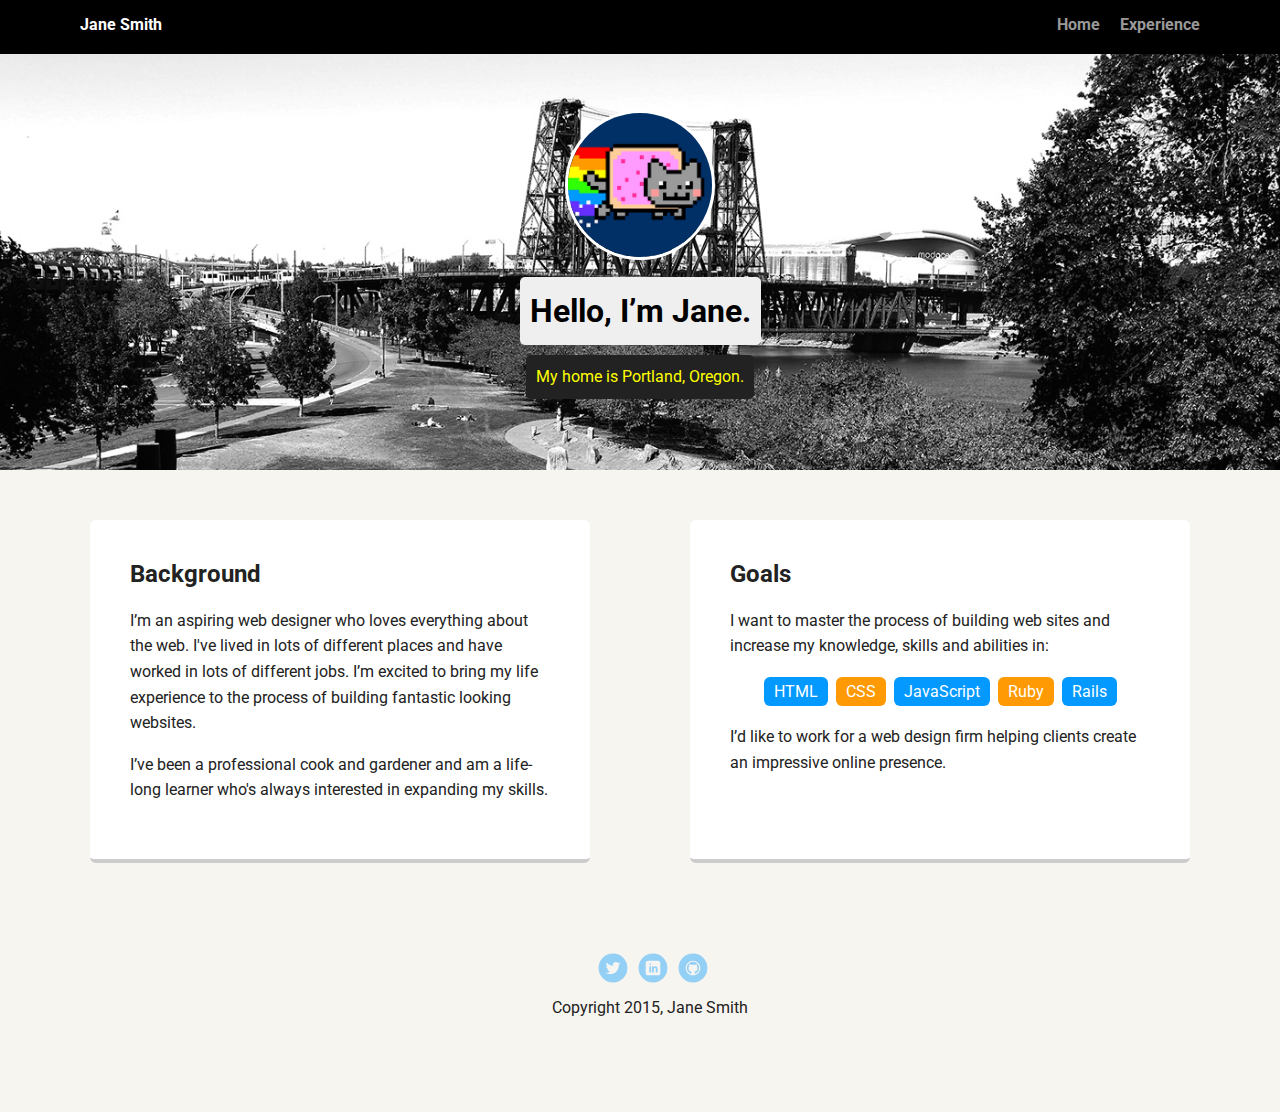
==== index.html @ 7009e8e3 "Added Project Files" ====
<!doctype html>
<html lang="en">
<head>
  <meta charset="utf-8">
  <title>Jane Smith's Profile</title>
  <meta name="viewport" content="width=device-width, initial-scale=1.0">
  <link rel="stylesheet" href="styles.css">
  <link href="https://fonts.googleapis.com/css?family=Muli%7CRoboto:400,300,500,700,900" rel="stylesheet"></head>
  <body>

    <div class="main-nav">
        <ul class="nav">
          <li class="name">Jane Smith</li>
          <li><a href="#">Home</a></li>
          <li><a href="#">Experience</a></li>
        </ul>
    </div>

    <header>
      <img src="images/me.png" alt="Drawing of Jane Smith" class="profile-image">
      <h1 class="tag name">Hello, I’m Jane.</h1>
      <p class="tag location">My home is Portland, Oregon.</p>
    </header>

    <main class="flex">
      <div class="card">
        <h2>Background</h2>
        <p>I’m an aspiring web designer who loves everything about the web. I've lived in lots of different places and have worked in lots of different jobs. I’m excited to bring my life experience to the process of building fantastic looking websites.</p>
        <p>I’ve been a professional cook and gardener and am a life-long learner who's always interested in expanding my skills.</p>
      </div> 

      <div class="card">
        <h2>Goals</h2>
        <p>I want to master the process of building web sites and increase my knowledge, skills and abilities in:</p>
        <ul class="skills">
          <li>HTML</li>
          <li>CSS</li>
          <li>JavaScript</li>
          <li>Ruby</li>
          <li>Rails</li>
        </ul>
        <p>I’d like to work for a web design firm helping clients create an impressive online presence.</p>
      </div> 

    </main>
    <footer>
      <ul>
        <li><a href="#" class="social twitter">Twitter</a></li>
        <li><a href="#" class="social linkedin">LinkedIn</a></li>
        <li><a href="#" class="social github">Github</a></li>
      </ul>
      <p class="copyright">Copyright 2015, Jane Smith</p>
    </footer>
  </body>
  </html>
---- styles.css ----
/* Global Layout Set-up */
* { 
  box-sizing: border-box;
}
  
body {
  margin: 0;
  padding: 0;
  text-align: center;
  font-family: 'Roboto', sans-serif;
  color: #222;
  background: #f7f5f0;
}
/* Link Styles */

a {
  text-decoration: none;
  color: #999;
}
a:hover {
  color: #6633ff;
}

/* Section Styles */

.main-nav {
  width: 100%;
  background: black;
  min-height: 30px;
  padding: 10px;
  position: fixed;
  text-align: center;
}
.nav {
  display: flex;
  justify-content: space-around;
  font-weight: 700;
  list-style-type: none;
  margin: 0 auto;
  padding: 0;
}

.nav .name {
    display: block;
    margin-right: auto;
    color: white;
}
.nav li {
  padding: 5px 10px 10px 10px;
}
.nav a {
  transition: all .5s;
}
.nav a:hover {
  color: white
}

header {
  text-align: center;
  background: url('images/portland.jpg') no-repeat top center ;
  background-size: cover;
  overflow: hidden;
  padding-top: 60px;
}
header {
  line-height: 1.5;
}
header .profile-image {
  margin-top: 50px;
  width: 150px;
  height: 150px;
  border-radius: 50%;
  border: 3px solid white;
  transition: all .5s;
}
header .profile-image:hover {
  transform: scale(1.2) rotate(5deg);
}
.tag {
  background-color: #efefef;
  color: black;
  padding: 10px;
  border-radius: 5px;
  display: table;
  margin: 10px auto;
} 
.location {
  background-color: #222;
  color: yellow;
}
.card {
  margin: 30px;
  padding: 20px 40px 40px;
  max-width: 500px;
  text-align: left;
  background: #fff;
  border-bottom: 4px solid #ccc;
  border-radius: 6px;
  transition: all .5s;
}
.card:hover {
  border-color: #ff99ff;
}

ul.skills {
  padding: 0;
  text-align: center;
}

.skills li {
  border-radius: 6px;
  display: inline-block;
  background: #ff9904;
  color: white;
  padding: 5px 10px;
  margin: 2px;
}

.skills li:nth-child(odd) {
  background: #0399ff;
}

footer {
  width: 100%;
  min-height: 30px;
  padding: 20px 0 40px 20px;
}

footer .copyright {
  top: -8px;
  font-size: .75em;
}

footer ul {
  list-style-type: none;
  margin: 0;
  padding: 0;
}

footer ul li {
  display: inline-block;
}

a.social {
  display: inline-block;
  text-indent: -9999px;
  margin-left: 5px;
  width: 30px;
  height: 30px;
  background-size: 30px 30px;
  opacity: .4;
  transition: all .5s;
}
a.twitter {
  background-image: url(images/twitter.svg);
}
a.linkedin {
  background-image: url(images/linkedin.svg);
}
a.github {
  background-image: url(images/github.svg);
}
a.social:hover {
  opacity: 1;
}
.clearfix {
  clear: both;
}

/* Styles for larger screens */
@media screen and (min-width: 720px) {
  
  .flex {
      display: -ms-flexbox;      /* TWEENER - IE 10 */
      display: flex; 
      max-width: 1200px;
      -ms-flex-pack: distribute;
      justify-content: space-around;
      margin: 0 auto;
  }

  header {
    min-height: 470px;
  }

  .nav {
    max-width: 1200px;
    padding: 0 30px;
  }


  main {
    padding-top: 20px;
  }

  main p {
    line-height: 1.6em;
  }

  footer {
    font-size: 1.3em;
    max-width: 1200px;
    margin: 40px auto;
  }

}
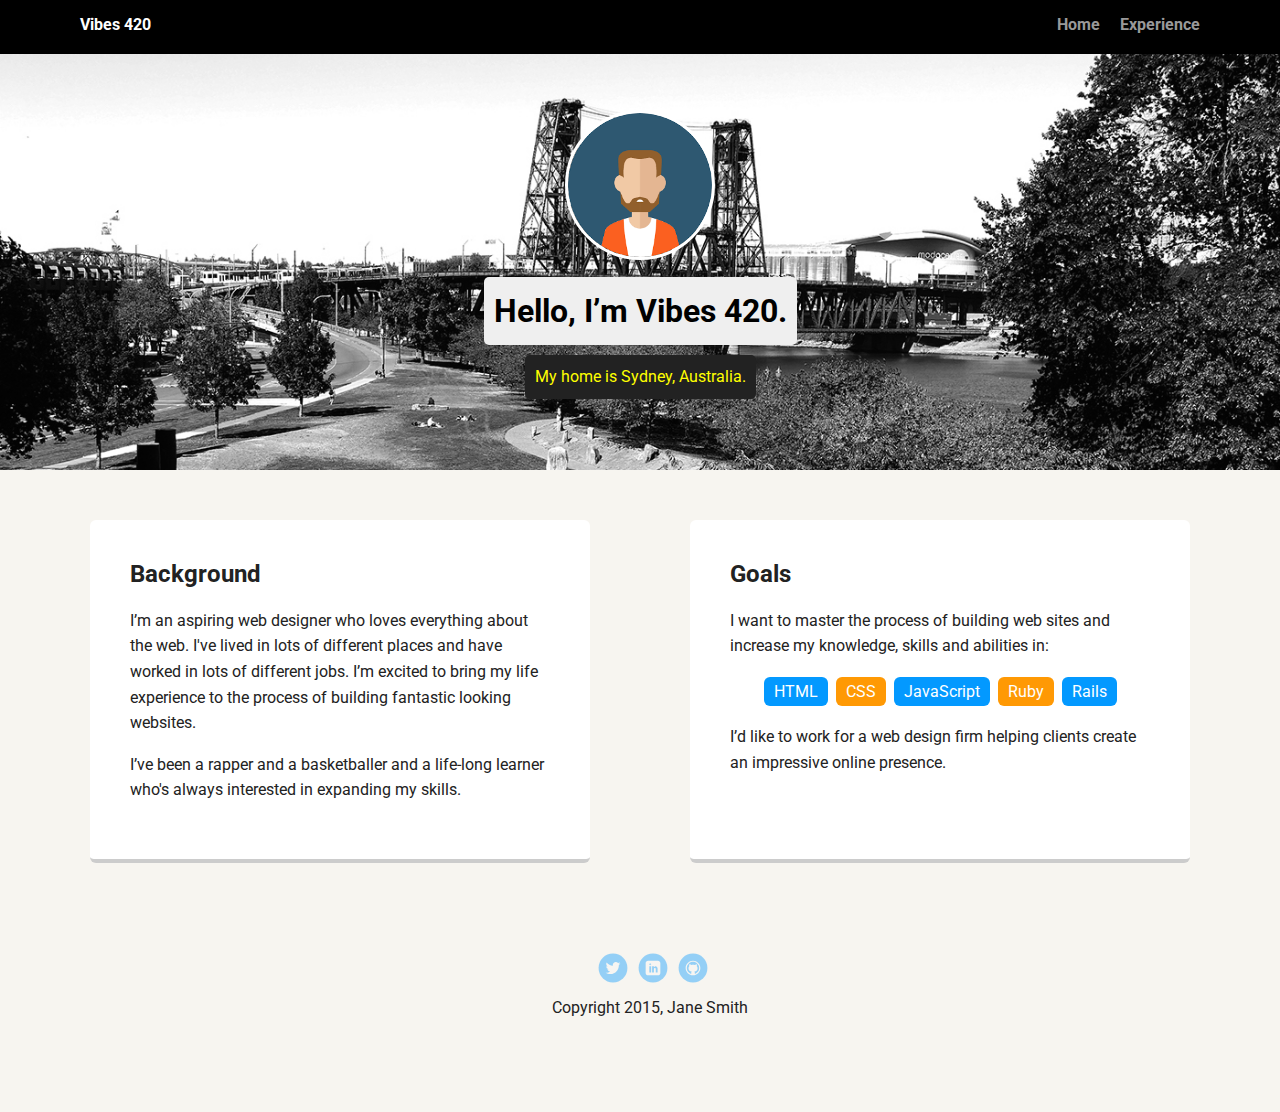
==== commit 23a59fd0: "Changed pictures and updated text content" ====
--- a/index.html
+++ b/index.html
@@ -2,7 +2,7 @@
 <html lang="en">
 <head>
   <meta charset="utf-8">
-  <title>Jane Smith's Profile</title>
+  <title>Vibes 420's Profile</title>
   <meta name="viewport" content="width=device-width, initial-scale=1.0">
   <link rel="stylesheet" href="styles.css">
   <link href="https://fonts.googleapis.com/css?family=Muli%7CRoboto:400,300,500,700,900" rel="stylesheet"></head>
@@ -10,23 +10,23 @@
 
     <div class="main-nav">
         <ul class="nav">
-          <li class="name">Jane Smith</li>
+          <li class="name">Vibes 420</li>
           <li><a href="#">Home</a></li>
           <li><a href="#">Experience</a></li>
         </ul>
     </div>
 
     <header>
-      <img src="images/me.png" alt="Drawing of Jane Smith" class="profile-image">
-      <h1 class="tag name">Hello, I’m Jane.</h1>
-      <p class="tag location">My home is Portland, Oregon.</p>
+      <img src="images/me.png" alt="Drawing of Vibes 420" class="profile-image">
+      <h1 class="tag name">Hello, I’m Vibes 420.</h1>
+      <p class="tag location">My home is Sydney, Australia.</p>
     </header>
 
     <main class="flex">
       <div class="card">
         <h2>Background</h2>
         <p>I’m an aspiring web designer who loves everything about the web. I've lived in lots of different places and have worked in lots of different jobs. I’m excited to bring my life experience to the process of building fantastic looking websites.</p>
-        <p>I’ve been a professional cook and gardener and am a life-long learner who's always interested in expanding my skills.</p>
+        <p>I’ve been a rapper and a basketballer and a life-long learner who's always interested in expanding my skills.</p>
       </div> 
 
       <div class="card">
@@ -45,9 +45,9 @@
     </main>
     <footer>
       <ul>
-        <li><a href="#" class="social twitter">Twitter</a></li>
-        <li><a href="#" class="social linkedin">LinkedIn</a></li>
-        <li><a href="#" class="social github">Github</a></li>
+        <li><a href="https://twitter.com" class="social twitter">Twitter</a></li>
+        <li><a href="https://linkedin.com" class="social linkedin">LinkedIn</a></li>
+        <li><a href="https://github.com" class="social github">Github</a></li>
       </ul>
       <p class="copyright">Copyright 2015, Jane Smith</p>
     </footer>
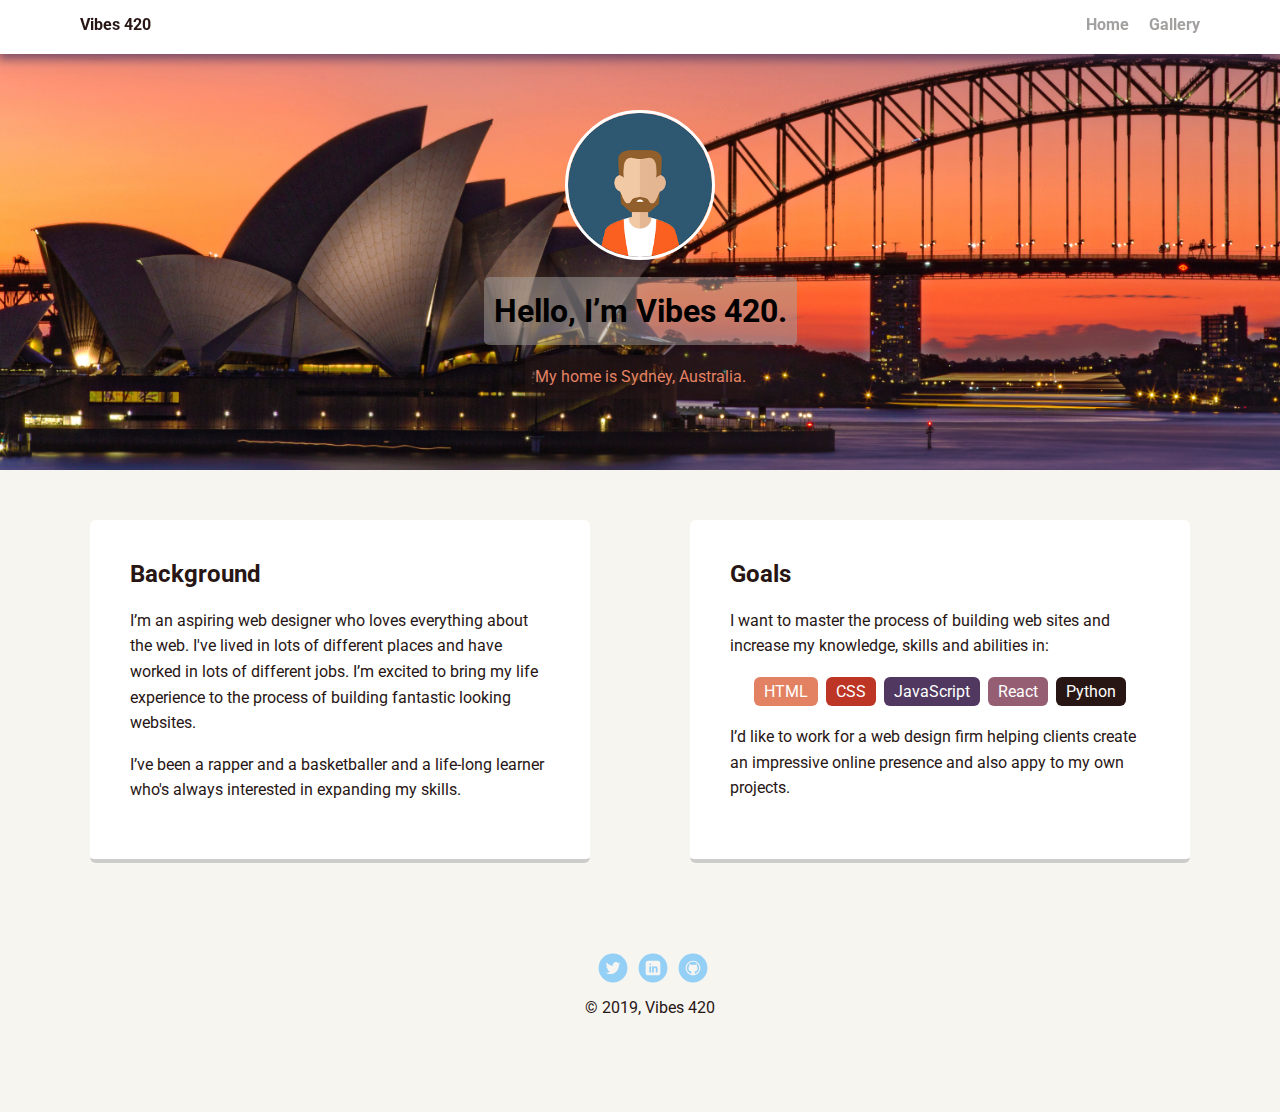
==== commit f2cc4688: "add photos to project and and customization to styling" ====
--- a/index.html
+++ b/index.html
@@ -11,8 +11,8 @@
     <div class="main-nav">
         <ul class="nav">
           <li class="name">Vibes 420</li>
-          <li><a href="#">Home</a></li>
-          <li><a href="#">Experience</a></li>
+          <li><a href="index.html">Home</a></li>
+          <li><a href="gallery.html">Gallery</a></li>
         </ul>
     </div>
 
@@ -36,10 +36,10 @@
           <li>HTML</li>
           <li>CSS</li>
           <li>JavaScript</li>
-          <li>Ruby</li>
-          <li>Rails</li>
+          <li>React</li>
+          <li>Python</li>
         </ul>
-        <p>I’d like to work for a web design firm helping clients create an impressive online presence.</p>
+        <p>I’d like to work for a web design firm helping clients create an impressive online presence and also appy to my own projects.</p>
       </div> 
 
     </main>
@@ -49,7 +49,7 @@
         <li><a href="https://linkedin.com" class="social linkedin">LinkedIn</a></li>
         <li><a href="https://github.com" class="social github">Github</a></li>
       </ul>
-      <p class="copyright">Copyright 2015, Jane Smith</p>
+      <p class="copyright">&copy; 2019, Vibes 420</p>
     </footer>
   </body>
   </html>
--- a/styles.css
+++ b/styles.css
@@ -8,14 +8,14 @@
   padding: 0;
   text-align: center;
   font-family: 'Roboto', sans-serif;
-  color: #222;
+  color: #281615;
   background: #f7f5f0;
 }
 /* Link Styles */
 
 a {
   text-decoration: none;
-  color: #999;
+  color: rgb(163, 161, 160);
 }
 a:hover {
   color: #6633ff;
@@ -25,11 +25,14 @@
 
 .main-nav {
   width: 100%;
-  background: black;
+  background: #fff;
   min-height: 30px;
   padding: 10px;
   position: fixed;
   text-align: center;
+  -webkit-box-shadow: 0px 3px 10px 2px rgba(80,56,96,0.75);
+  -moz-box-shadow: 0px 3px 10px 2px rgba(80,56,96,0.75);
+  box-shadow: 0px 3px 10px 2px rgba(80,56,96,0.75);
 }
 .nav {
   display: flex;
@@ -43,21 +46,31 @@
 .nav .name {
     display: block;
     margin-right: auto;
-    color: white;
-}
+    color: #281615;
+}
+
+
 .nav li {
   padding: 5px 10px 10px 10px;
 }
 .nav a {
-  transition: all .5s;
-}
+  transition: transform .2s ease-out,
+              color .3s ease-out;
+}
+
 .nav a:hover {
-  color: white
-}
+  color: #281615;
+  
+}
+
+.nav li:not(:first-child):hover {
+  transform: scale(1.3);
+}
+
 
 header {
   text-align: center;
-  background: url('images/portland.jpg') no-repeat top center ;
+  background: url('images/sydney-small.jpg') no-repeat top center ;
   background-size: cover;
   overflow: hidden;
   padding-top: 60px;
@@ -71,13 +84,22 @@
   height: 150px;
   border-radius: 50%;
   border: 3px solid white;
-  transition: all .5s;
+  transition: transform .5s ease-in;
 }
 header .profile-image:hover {
-  transform: scale(1.2) rotate(5deg);
-}
+  transform: scale(1.2) rotate(-360deg);
+}
+
+h1.name {
+  background-color: rgba(163, 161, 160, 0.5);
+  transition: background .3s ease-in;
+}
+
+h1.name:hover {
+  background-color: rgb(163, 161, 160);
+}
+
 .tag {
-  background-color: #efefef;
   color: black;
   padding: 10px;
   border-radius: 5px;
@@ -85,8 +107,13 @@
   margin: 10px auto;
 } 
 .location {
-  background-color: #222;
-  color: yellow;
+  background-color: rgba(40, 22, 21, 0.5);
+  color: #E38263;
+  transition: background .3s ease-out;
+}
+
+.location:hover {
+  background-color: rgb(40, 22, 21);
 }
 .card {
   margin: 30px;
@@ -99,7 +126,7 @@
   transition: all .5s;
 }
 .card:hover {
-  border-color: #ff99ff;
+  border-color: #503860;
 }
 
 ul.skills {
@@ -116,12 +143,25 @@
   margin: 2px;
 }
 
-.skills li:nth-child(odd) {
-  background: #0399ff;
+.skills li:nth-child(1) {
+  background: #E38263;
+}
+.skills li:nth-child(2) {
+  background: #BD3525;
+}
+.skills li:nth-child(3) {
+  background: #503860;
+}
+.skills li:nth-child(4) {
+  background: #955E73;
+}
+.skills li:nth-child(5) {
+  background: #281615;
 }
 
 footer {
   width: 100%;
+  text-align: center;
   min-height: 30px;
   padding: 20px 0 40px 20px;
 }
@@ -205,3 +245,15 @@
 
 }
 
+
+@media(min-width: 768px) {
+  header {
+    background-image: url(images/sydney-medium.jpg);
+  }
+}
+
+@media(min-width: 996px) {
+  header {
+    background-image: url(images/sydney-large.jpg);
+  }
+}